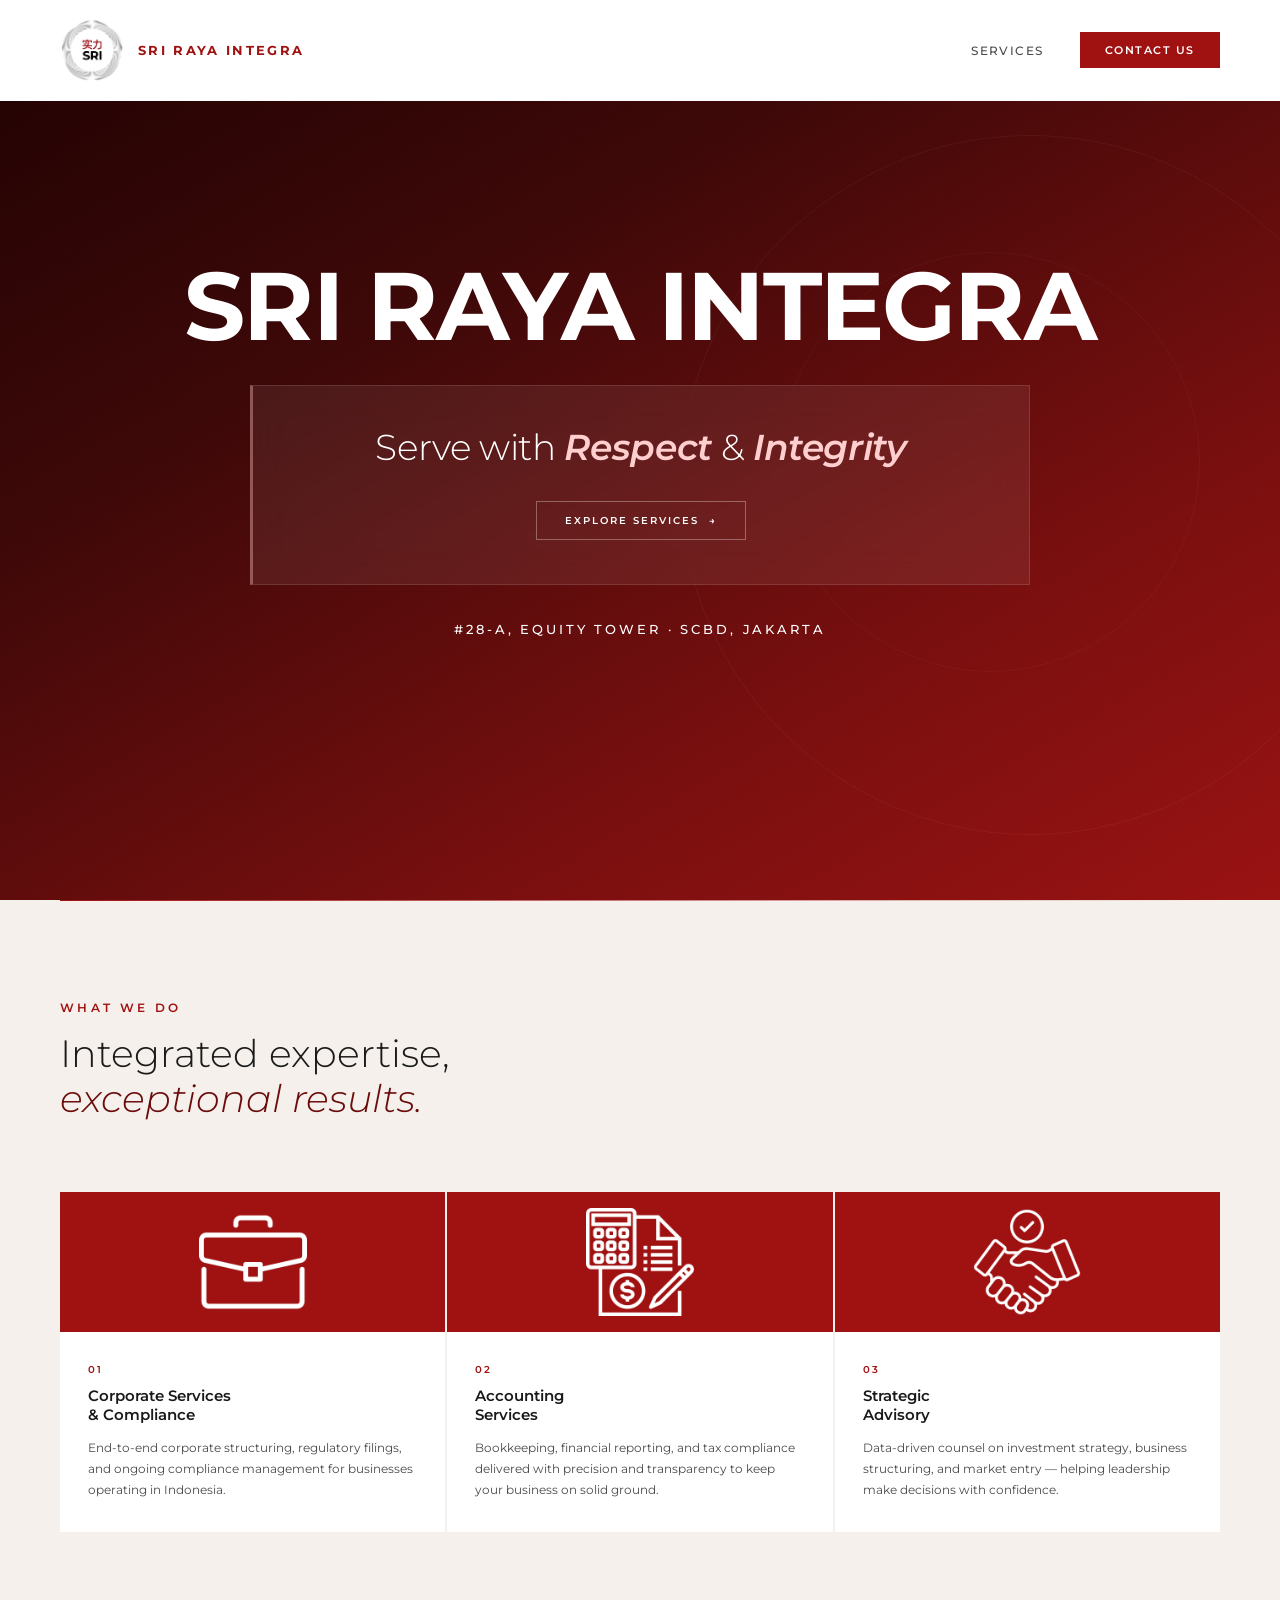
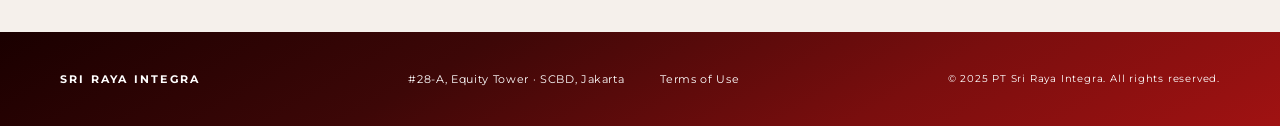
==== index.html @ c70fc916 "Add files via upload" ====
<!DOCTYPE html>
<html lang="en">
<head>
  <meta charset="UTF-8" />
  <meta name="viewport" content="width=device-width, initial-scale=1.0"/>
  <title>Sri Raya Integra</title>

  <link rel="icon" type="image/x-icon" href="assets/sri-logo.png">
  <link rel="stylesheet" href="../../global.css">
  <link rel="stylesheet" href="../../stylehome.css" />
</head>

<body>

  <!-- NAVBAR -->
  <nav class="navbar" id="navbar">
    <div class="left-navbar">
      <img src="assets/sri-logo.png" alt="Sri Raya Integra" />
      <span class="brand">
        <a href="index.html">Sri Raya Integra</a>
      </span>
    </div>
    <div class="nav-right">
      <a href="#services" class="nav-link">Services</a>
      <a href="source_code/contact-us/sricontactus.html" class="nav-btn">Contact Us</a>
    </div>
  </nav>

  <!-- HERO -->
  <section class="hero" id="hero">
    <div class="hero-bg" id="heroBg"></div>
    <div class="hero-lines"></div>

    <div class="hero-inner">
      <h1 class="hero-name hero-anim-name">SRI RAYA INTEGRA</h1>

      <div class="glass-card hero-anim-card">
        <p class="hero-title">
          Serve with <em>Respect</em> &amp; <em>Integrity</em>
        </p>
        <a href="#services" class="hero-cta">Explore Services &nbsp;→</a>
      </div>

      <div class="hero-meta hero-anim-meta">
        <span>#28-A, Equity Tower · SCBD, Jakarta</span>
      </div>
    </div>
  </section>

  <!-- SERVICES -->
  <section class="services-section" id="services">
    <div class="services-inner">
      <div class="section-label">What We Do</div>
      <h2 class="section-title">Integrated expertise,<br><em>exceptional results.</em></h2>

      <div class="cards-grid">

        <div class="card fade-up">
          <div class="card-img-wrap">
            <img src="assets/briefcase.png" alt="Corporate Services" />
          </div>
          <div class="card-body">
            <div class="card-number">01</div>
            <div class="card-title">Corporate Services<br>&amp; Compliance</div>
            <p class="card-desc">End-to-end corporate structuring, regulatory filings, and ongoing compliance management for businesses operating in Indonesia.</p>
          </div>
        </div>

        <div class="card fade-up">
          <div class="card-img-wrap">
            <img src="assets/accounting.png" alt="Accounting Services" />
          </div>
          <div class="card-body">
            <div class="card-number">02</div>
            <div class="card-title">Accounting<br>Services</div>
            <p class="card-desc">Bookkeeping, financial reporting, and tax compliance delivered with precision and transparency to keep your business on solid ground.</p>
          </div>
        </div>

        <div class="card fade-up">
          <div class="card-img-wrap">
            <img src="assets/deal.png" alt="Strategic Advisory" />
          </div>
          <div class="card-body">
            <div class="card-number">03</div>
            <div class="card-title">Strategic<br>Advisory</div>
            <p class="card-desc">Data-driven counsel on investment strategy, business structuring, and market entry — helping leadership make decisions with confidence.</p>
          </div>
        </div>

      </div>
    </div>
  </section>

  <!-- FOOTER -->
  <footer class="footer">
    <div class="footer-inner">
      <div class="footer-brand">
        <a href="#hero" class="footer-brand">Sri Raya Integra</a>
      </div>
      <div class="footer-meta">
        <a href="https://maps.app.goo.gl/XMBJzPFrLYJWzJzW9" target="_blankl" rel="noopener noreferrer">#28-A, Equity Tower · SCBD, Jakarta</a>
        <a href="source_code/tou/sritou.html">Terms of Use</a>
      </div>
      <div class="footer-copy">© 2025 PT Sri Raya Integra. All rights reserved.</div>
    </div>
  </footer>

  <script src="../../functionhome.js"></script>

</body>
</html>
---- global.css ----
@import url("https://fonts.googleapis.com/css2?family=Montserrat:ital,wght@0,300;0,400;0,500;0,600;0,700;1,300;1,400&display=swap");

/* ── RESET ── */
*, *::before, *::after {
  box-sizing: border-box;
  margin: 0;
  padding: 0;
  -webkit-font-smoothing: antialiased;
}

html {
  scroll-behavior: smooth;
  height: 100%;
}

body {
  height: 100%;
  font-family: "Montserrat", Arial, Helvetica, sans-serif;
  background: var(--cream);
  color: var(--text-dark);
  overflow-x: hidden;
}

a {
  text-decoration: none;
  color: inherit;
}

button:focus-visible {
  outline: 2px solid #4a90e2;
}

/* ── VARS ── */
:root {
  --red:       #a01212;
  --red-deep:  #6b0c0c;
  --red-dark:  #330000;
  --cream:     #f5f0eb;
  --text-dark: #1a1a1a;
  --text-mid:  #4a4a4a;
}

/* ── TYPOGRAPHY HELPERS ── */
.font-light    { font-weight: 300; }
.font-regular  { font-weight: 400; }
.font-medium   { font-weight: 500; }
.font-semibold { font-weight: 600; }
.font-bold     { font-weight: 700; }

/* ── NAVBAR ── */
.navbar {
  position: fixed;
  top: 0; left: 0; right: 0;
  display: flex;
  justify-content: space-between;
  align-items: center;
  padding: 18px 60px;
  background: rgb(255, 255, 255);
  backdrop-filter: blur(14px);
  -webkit-backdrop-filter: blur(14px);
  border-bottom: 1px solid rgba(255,255,255,0.08);
  z-index: 100;
  transition: background 0.4s, border-color 0.4s;
}

.navbar.scrolled {
  background: rgba(255,255,255,0.96);
  border-bottom: 1px solid rgba(160,18,18,0.08);
}

.left-navbar {
  display: flex;
  align-items: center;
  gap: 14px;
}

.left-navbar a {
  display: flex;
  align-items: center;
}

.navbar img { width: 64px; }

.navbar .brand a {
  font-weight: 700;
  font-size: 13px;
  letter-spacing: 0.18em;
  color: var(--red);
  text-transform: uppercase;
  text-decoration: none;
}

.nav-right {
  display: flex;
  align-items: center;
  gap: 36px;
}

.nav-link {
  font-size: 12px;
  font-weight: 500;
  letter-spacing: 0.12em;
  color: var(--text-mid);
  text-decoration: none;
  text-transform: uppercase;
  transition: color 0.3s ease;
}

.nav-link:hover { color: var(--red); }
.navbar.scrolled .nav-link { color: var(--text-mid); }
.navbar.scrolled .nav-link:hover { color: var(--red); }

.nav-btn {
  font-size: 11px;
  font-weight: 600;
  letter-spacing: 0.14em;
  text-transform: uppercase;
  color: white;
  background: var(--red);
  text-decoration: none;
  padding: 10px 24px;
  border: 1px solid var(--red);
  transition: background 0.25s, color 0.25s;
}

.nav-btn:hover {
  background: transparent;
  color: var(--red);
}

/* ── PAGE HERO (contact us & terms of use) ── */
.page-hero {
  position: relative;
  height: 340px;
  display: flex;
  align-items: flex-end;
  justify-content: flex-start;
  overflow: hidden;
}

.page-hero-bg {
  position: absolute;
  inset: 0;
  background: linear-gradient(150deg, #1a0000 0%, #3d0707 35%, #7a0e0e 70%, #a01212 100%);
}

.page-hero-bg::after {
  content: "";
  position: absolute;
  inset: 0;
  background-image: url("data:image/svg+xml,%3Csvg xmlns='http://www.w3.org/2000/svg' width='300' height='300'%3E%3Cfilter id='n'%3E%3CfeTurbulence type='fractalNoise' baseFrequency='0.75' numOctaves='4' stitchTiles='stitch'/%3E%3C/filter%3E%3Crect width='300' height='300' filter='url(%23n)' opacity='0.04'/%3E%3C/svg%3E");
  opacity: 0.35;
  pointer-events: none;
}

.page-hero-inner {
  position: relative;
  z-index: 2;
  max-width: 1200px;
  width: 100%;
  margin: 0 auto;
  padding: 0 60px 52px;
  display: flex;
  flex-direction: column;
  gap: 10px;
}

.section-label {
  font-size: 10px;
  font-weight: 600;
  letter-spacing: 0.28em;
  text-transform: uppercase;
  color: rgba(255,255,255,0.5);
}

.page-hero-title {
  font-size: clamp(36px, 5vw, 64px);
  font-weight: 700;
  line-height: 0.95;
  letter-spacing: -0.02em;
  color: #ffffff;
  text-transform: uppercase;
}

.page-hero-sub {
  font-size: 13px;
  font-weight: 300;
  color: rgba(255,255,255,0.55);
  letter-spacing: 0.04em;
  margin-top: 4px;
}

/* ── FOOTER ── */
.footer {
  background: linear-gradient(150deg, #1a0000 0%, #3d0707 35%, #7a0e0e 70%, #a01212 100%);
  color: rgba(255,255,255,0.7);
  padding: 40px 60px;
}

.footer-inner {
  max-width: 1200px;
  margin: 0 auto;
  display: flex;
  justify-content: space-between;
  align-items: center;
  flex-wrap: wrap;
  gap: 16px;
}

.footer-brand {
  font-size: 11px;
  font-weight: 700;
  letter-spacing: 0.2em;
  text-transform: uppercase;
  color: white;
  text-decoration: none;
}

.footer-meta {
  display: flex;
  gap: 36px;
  font-size: 11px;
  letter-spacing: 0.06em;
}

.footer-meta a {
  color: rgb(255, 255, 255);
  text-decoration: none;
  transition: color 0.2s;
  position: relative;
}

.footer-meta a::after {
  content: "";
  position: absolute;
  bottom: -10px;
  left: 50%;
  right: 50%;
  height: 1px;
  background: white;
  transition: left 0.3s ease, right 0.3s ease;
}

.footer-meta a:hover::after {
  left: 0;
  right: 0;
}

.footer-copy {
  font-size: 10px;
  letter-spacing: 0.08em;
  color: rgb(255, 255, 255);
}

/* ── ANIMATIONS ── */
@keyframes heroFadeUp {
  from { opacity: 0; transform: translateY(24px); }
  to   { opacity: 1; transform: translateY(0); }
}

@keyframes formFadeUp {
  from { opacity: 0; transform: translateY(28px); }
  to   { opacity: 1; transform: translateY(0); }
}

@keyframes fadeUp {
  from { opacity: 0; transform: translateY(30px); }
  to   { opacity: 1; transform: translateY(0); }
}

.anim-1 { opacity: 0; animation: heroFadeUp 0.8s cubic-bezier(0.22,1,0.36,1) 0.1s forwards; }
.anim-2 { opacity: 0; animation: heroFadeUp 0.8s cubic-bezier(0.22,1,0.36,1) 0.25s forwards; }
.anim-3 { opacity: 0; animation: heroFadeUp 0.8s cubic-bezier(0.22,1,0.36,1) 0.4s forwards; }

/* ── RESPONSIVE ── */
@media (max-width: 900px) {
  .navbar { padding: 16px 24px; }
  .page-hero { height: 260px; }
  .page-hero-inner { padding: 0 24px 40px; }
  .footer { padding: 32px 24px; }
  .footer-inner { flex-direction: column; align-items: flex-start; gap: 12px; }
  .footer-meta { flex-direction: column; gap: 10px; }
}
---- stylehome.css ----
/* ── HERO ── */
.hero {
  position: relative;
  height: 100vh;
  min-height: 700px;
  display: flex;
  align-items: center;
  justify-content: center;
  overflow: hidden;
}

.hero-bg {
  position: absolute;
  inset: -10% 0;
  background: linear-gradient(150deg, #1a0000 0%, #3d0707 35%, #7a0e0e 70%, #a01212 100%);
  will-change: transform;
}

.hero-bg::after {
  content: "";
  position: absolute;
  inset: 0;
  background-image: url("data:image/svg+xml,%3Csvg xmlns='http://www.w3.org/2000/svg' width='300' height='300'%3E%3Cfilter id='n'%3E%3CfeTurbulence type='fractalNoise' baseFrequency='0.75' numOctaves='4' stitchTiles='stitch'/%3E%3C/filter%3E%3Crect width='300' height='300' filter='url(%23n)' opacity='0.04'/%3E%3C/svg%3E");
  opacity: 0.35;
  pointer-events: none;
}

.hero-lines {
  position: absolute;
  inset: 0;
  pointer-events: none;
  overflow: hidden;
}

.hero-lines::before {
  content: "";
  position: absolute;
  right: -100px; top: 15%;
  width: 700px; height: 700px;
  border: 1px solid rgba(255,255,255,0.05);
  border-radius: 50%;
}

.hero-lines::after {
  content: "";
  position: absolute;
  right: 80px; top: 28%;
  width: 420px; height: 420px;
  border: 1px solid rgba(255,255,255,0.04);
  border-radius: 50%;
}

/* ── HERO INNER ── */
.hero-inner {
  position: relative;
  z-index: 2;
  width: 100%;
  max-width: 900px;
  margin: 0 auto;
  padding: 0 60px;
  display: flex;
  flex-direction: column;
  align-items: center;
  justify-content: center;
  gap: 36px;
  text-align: center;
  min-height: 100vh;
}

/* ── HERO NAME ── */
.hero-name {
  font-size: clamp(52px, 7.5vw, 106px);
  font-weight: 700;
  line-height: 0.9;
  letter-spacing: -0.02em;
  color: #ffffff;
  text-transform: uppercase;
  white-space: nowrap;
}

/* ── GLASS CARD ── */
.glass-card {
  background: rgba(255, 255, 255, 0.07);
  backdrop-filter: blur(20px);
  -webkit-backdrop-filter: blur(20px);
  border: 1px solid rgba(255,255,255,0.12);
  border-left: 3px solid rgba(255, 190, 190, 0.38);
  padding: 40px 44px 44px;
  width: 100%;
  max-width: 100%;
  box-sizing: border-box;
}

.hero-title {
  font-size: clamp(22px, 2.8vw, 36px);
  font-weight: 300;
  line-height: 1.2;
  color: #ffffff;
  letter-spacing: -0.01em;
  white-space: nowrap;
}

.hero-title em {
  font-style: italic;
  font-weight: 600;
  color: #ffcfcf;
}

.hero-cta {
  display: inline-block;
  margin-top: 32px;
  font-size: 10px;
  font-weight: 600;
  letter-spacing: 0.2em;
  text-transform: uppercase;
  color: white;
  text-decoration: none;
  border: 1px solid rgba(255,255,255,0.32);
  padding: 12px 28px;
  transition: background 0.3s, border-color 0.3s;
}

.hero-cta:hover {
  background: rgba(255,255,255,0.12);
  border-color: rgba(255,255,255,0.6);
}

/* ── HERO META ── */
.hero-meta {
  display: flex;
  align-items: center;
  justify-content: center;
  gap: 16px;
}

.hero-meta span {
  font-size: 13px;
  font-weight: 500;
  letter-spacing: 0.22em;
  text-transform: uppercase;
  color: rgb(255, 255, 255);
  white-space: nowrap;
}

/* ── HERO ANIMATIONS ── */
@keyframes heroFadeUp {
  from { opacity: 0; transform: translateY(32px); }
  to   { opacity: 1; transform: translateY(0); }
}

@keyframes heroFadeIn {
  from { opacity: 0; }
  to   { opacity: 1; }
}

.hero-anim-name {
  opacity: 0;
  animation: heroFadeUp 0.9s cubic-bezier(0.22, 1, 0.36, 1) 0.15s forwards;
}

.hero-anim-card {
  opacity: 0;
  animation: heroFadeUp 0.9s cubic-bezier(0.22, 1, 0.36, 1) 0.4s forwards;
}

.hero-anim-meta {
  opacity: 0;
  animation: heroFadeIn 0.8s ease 0.75s forwards;
}

/* ── SERVICES SECTION ── */
.services-section {
  position: relative;
  background: var(--cream);
  padding: 100px 60px;
  z-index: 3;
}

.services-inner { max-width: 1200px; margin: 0 auto; }

.services-section::before {
  content: "";
  position: absolute;
  top: 0; left: 60px; right: 60px;
  height: 1px;
  background: linear-gradient(90deg, var(--red) 0%, transparent 100%);
}

.section-label {
  font-size: 12px;
  font-weight: 600;
  letter-spacing: 0.28em;
  text-transform: uppercase;
  color: var(--red);
  margin-bottom: 16px;
}

.section-title {
  font-size: clamp(26px, 3vw, 40px);
  font-weight: 300;
  color: var(--text-dark);
  margin-bottom: 70px;
  max-width: 520px;
  line-height: 1.18;
}

.section-title em { font-style: italic; color: var(--red-deep); }

/* ── CARDS ── */
.cards-grid {
  display: grid;
  grid-template-columns: repeat(3, 1fr);
  gap: 2px;
}

.card {
  position: relative;
  overflow: hidden;
  background: white;
  cursor: pointer;
}

.card-img-wrap {
  overflow: hidden;
  height: 140px;
  background: var(--red);
  display: flex;
  align-items: center;
  justify-content: center;
}

.card img {
  width: 108px;
  height: 108px;
  object-fit: contain;
  filter: brightness(0) invert(1);
  transition: transform 0.7s cubic-bezier(0.25,0.46,0.45,0.94);
}

.card:hover img {
  transform: scale(1.1);
  filter: brightness(0) invert(1);
}

.card-body {
  padding: 28px 28px 32px;
  border-top: 3px solid transparent;
  transition: border-color 0.3s;
}

.card:hover .card-body { border-top-color: var(--red-deep); }

.card-number {
  font-size: 10px;
  font-weight: 600;
  letter-spacing: 0.2em;
  color: var(--red);
  margin-bottom: 10px;
}

.card-title {
  font-size: 15px;
  font-weight: 600;
  color: var(--text-dark);
  line-height: 1.3;
  margin-bottom: 12px;
}

.card-desc {
  font-size: 12px;
  line-height: 1.75;
  color: var(--text-mid);
}

/* ── SCROLL ANIMATIONS ── */
.fade-up {
  opacity: 0;
  transform: translateY(30px);
  transition: opacity 0.7s ease, transform 0.7s ease;
}

.fade-up.visible { opacity: 1; transform: translateY(0); }
.fade-up:nth-child(2) { transition-delay: 0.12s; }
.fade-up:nth-child(3) { transition-delay: 0.24s; }

/* ── RESPONSIVE ── */
@media (max-width: 900px) {
  .hero-inner { padding: 0 24px; gap: 28px; }
  .hero-name { font-size: clamp(32px, 10vw, 60px); white-space: normal; }
  .glass-card { padding: 28px 28px 32px; }
  .services-section { padding: 80px 24px; }
  .services-section::before { left: 24px; right: 24px; }
  .cards-grid { grid-template-columns: 1fr; gap: 4px; }
  .section-title { margin-bottom: 48px; }
}
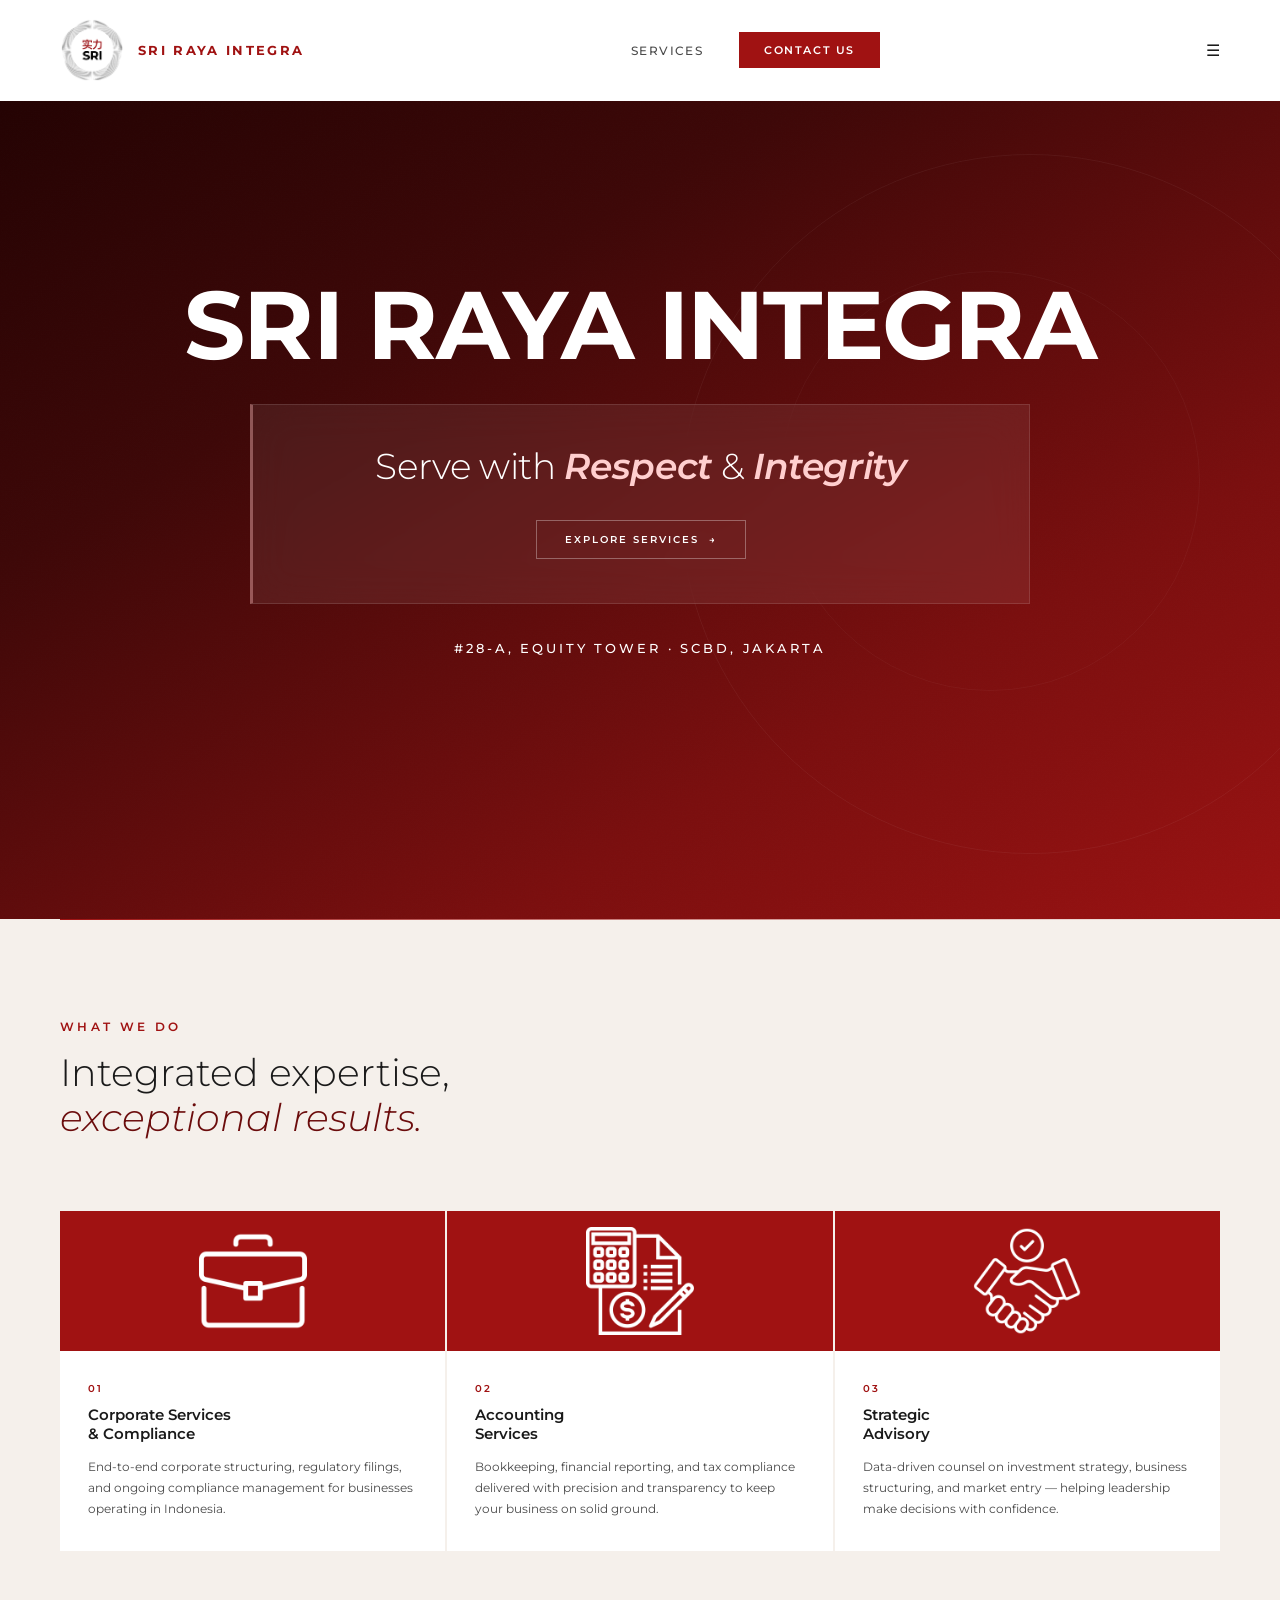
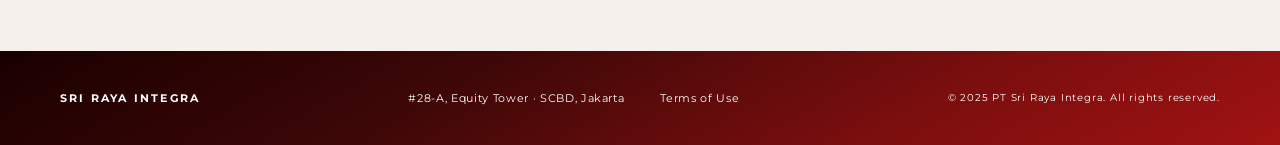
==== commit 4ef5dc93: "Refactor index.html for better structure and mobile support" ====
--- a/index.html
+++ b/index.html
@@ -6,8 +6,9 @@
   <title>Sri Raya Integra</title>
 
   <link rel="icon" type="image/x-icon" href="assets/sri-logo.png">
-  <link rel="stylesheet" href="../../global.css">
-  <link rel="stylesheet" href="../../stylehome.css" />
+  <link rel="stylesheet" href="global.css">
+  <link rel="stylesheet" href="stylehome.css">
+
 </head>
 
 <body>
@@ -20,11 +21,24 @@
         <a href="index.html">Sri Raya Integra</a>
       </span>
     </div>
+
+    <!-- DESKTOP NAV -->
     <div class="nav-right">
       <a href="#services" class="nav-link">Services</a>
       <a href="source_code/contact-us/sricontactus.html" class="nav-btn">Contact Us</a>
     </div>
+
+    <!-- MOBILE MENU BUTTON -->
+    <div class="menu-toggle" id="menuToggle">
+      ☰
+    </div>
   </nav>
+
+  <!-- MOBILE DROPDOWN -->
+  <div class="mobile-menu" id="mobileMenu">
+    <a href="#services">Services</a>
+    <a href="source_code/contact-us/sricontactus.html">Contact Us</a>
+  </div>
 
   <!-- HERO -->
   <section class="hero" id="hero">
@@ -99,14 +113,14 @@
         <a href="#hero" class="footer-brand">Sri Raya Integra</a>
       </div>
       <div class="footer-meta">
-        <a href="https://maps.app.goo.gl/XMBJzPFrLYJWzJzW9" target="_blankl" rel="noopener noreferrer">#28-A, Equity Tower · SCBD, Jakarta</a>
+        <a href="https://maps.app.goo.gl/XMBJzPFrLYJWzJzW9" target="_blank" rel="noopener noreferrer">#28-A, Equity Tower · SCBD, Jakarta</a>
         <a href="source_code/tou/sritou.html">Terms of Use</a>
       </div>
       <div class="footer-copy">© 2025 PT Sri Raya Integra. All rights reserved.</div>
     </div>
   </footer>
 
-  <script src="../../functionhome.js"></script>
+  <script src="functionhome.js"></script>
 
 </body>
-</html>+</html>
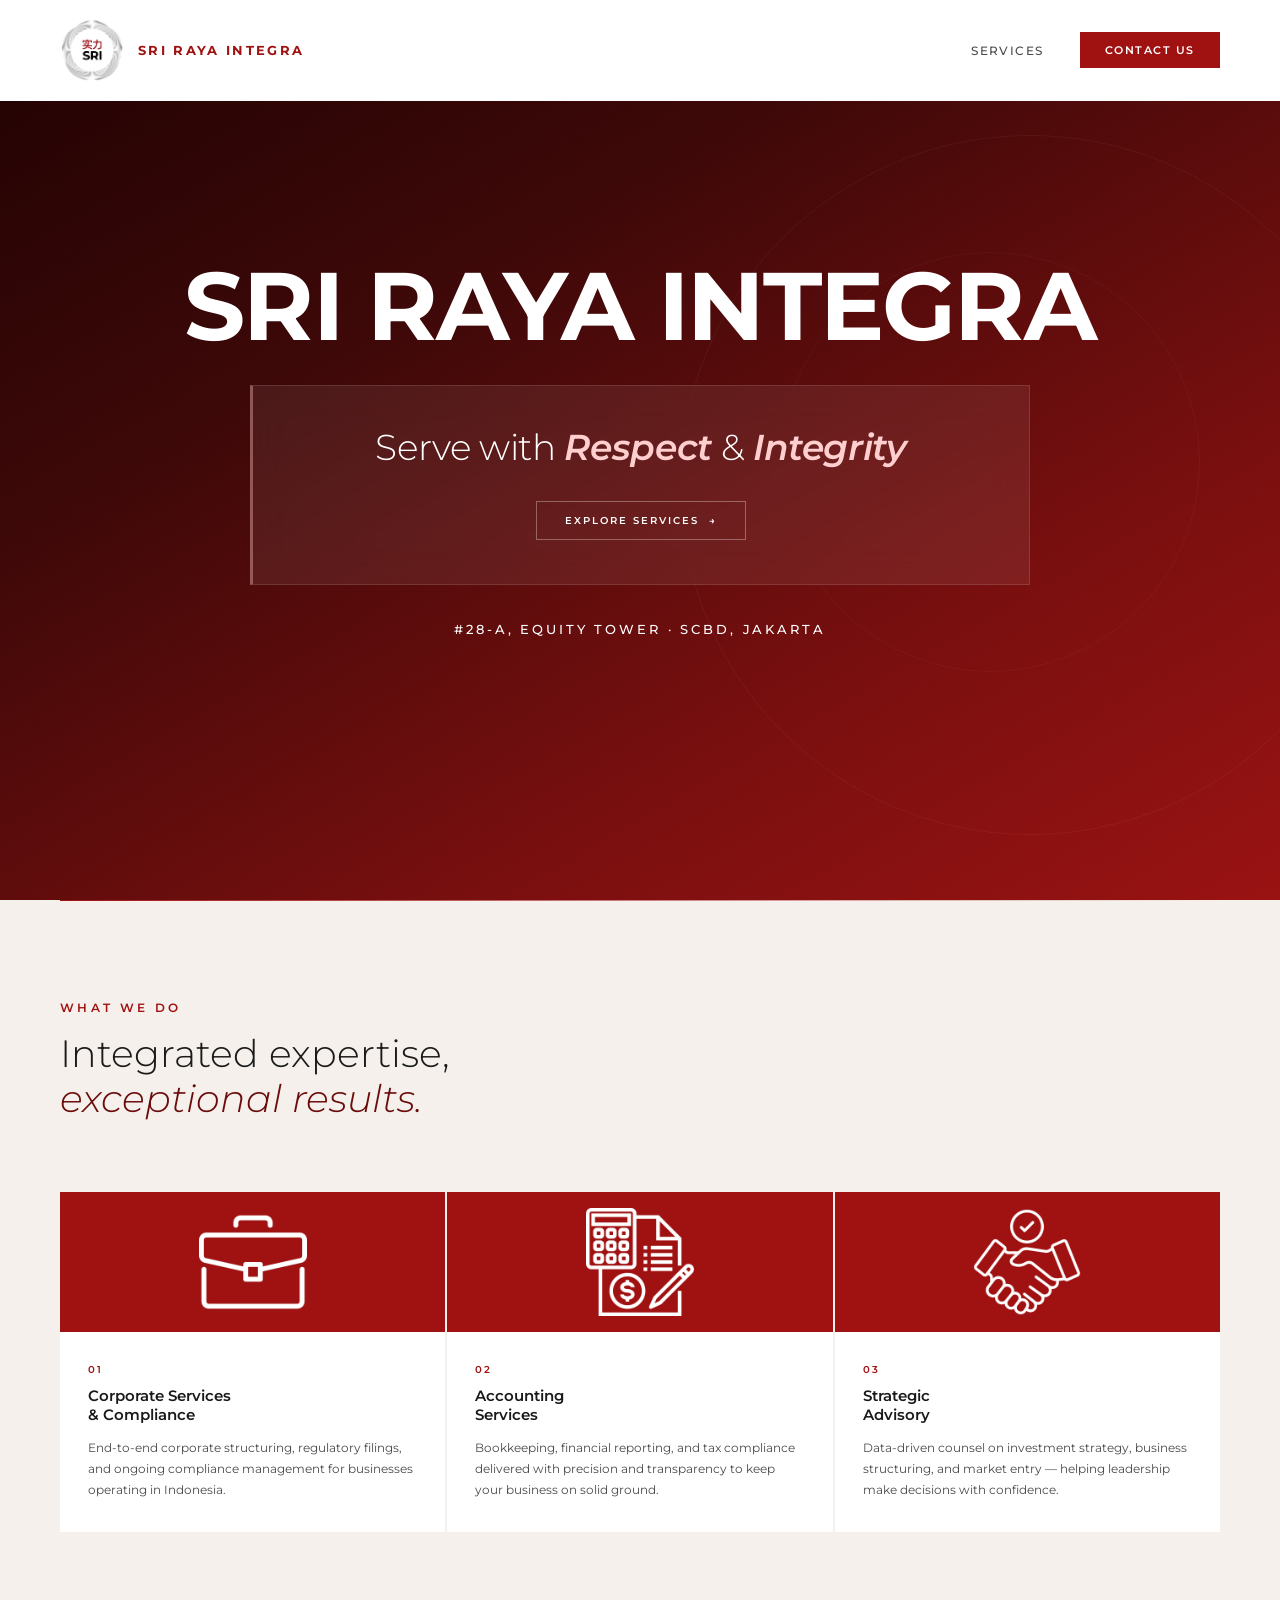
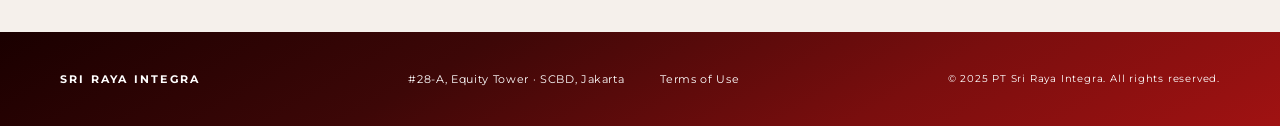
==== commit 95c7450b: "Fix HTML formatting and structure" ====
--- a/index.html
+++ b/index.html
@@ -21,24 +21,11 @@
         <a href="index.html">Sri Raya Integra</a>
       </span>
     </div>
-
-    <!-- DESKTOP NAV -->
     <div class="nav-right">
       <a href="#services" class="nav-link">Services</a>
       <a href="source_code/contact-us/sricontactus.html" class="nav-btn">Contact Us</a>
     </div>
-
-    <!-- MOBILE MENU BUTTON -->
-    <div class="menu-toggle" id="menuToggle">
-      ☰
-    </div>
   </nav>
-
-  <!-- MOBILE DROPDOWN -->
-  <div class="mobile-menu" id="mobileMenu">
-    <a href="#services">Services</a>
-    <a href="source_code/contact-us/sricontactus.html">Contact Us</a>
-  </div>
 
   <!-- HERO -->
   <section class="hero" id="hero">
--- a/global.css
+++ b/global.css
@@ -126,6 +126,65 @@
 .nav-btn:hover {
   background: transparent;
   color: var(--red);
+}
+
+/* ── MOBILE NAV ── */
+.menu-toggle {
+  display: none;
+  font-size: 22px;
+  cursor: pointer;
+  color: var(--red);
+}
+
+/* Mobile dropdown */
+.mobile-menu {
+  position: fixed;
+  top: 72px;
+  right: 0;
+  left: 0;
+  background: white;
+  display: flex;
+  flex-direction: column;
+  gap: 20px;
+  padding: 24px;
+  transform: translateY(-120%);
+  transition: transform 0.3s ease;
+  z-index: 99;
+}
+
+.mobile-menu a {
+  font-size: 13px;
+  text-transform: uppercase;
+  letter-spacing: 0.12em;
+  color: var(--text-dark);
+}
+
+/* Active state */
+.mobile-menu.active {
+  transform: translateY(0);
+}
+
+/* ── RESPONSIVE ── */
+@media (max-width: 900px) {
+  .nav-right {
+    display: none; /* hide desktop menu */
+  }
+
+  .menu-toggle {
+    display: block;
+  }
+
+  .navbar {
+    padding: 16px 20px;
+  }
+
+  .navbar img {
+    width: 48px;
+  }
+
+  .navbar .brand a {
+    font-size: 11px;
+  }
 }
 
 /* ── PAGE HERO (contact us & terms of use) ── */
@@ -280,4 +339,4 @@
   .footer { padding: 32px 24px; }
   .footer-inner { flex-direction: column; align-items: flex-start; gap: 12px; }
   .footer-meta { flex-direction: column; gap: 10px; }
-}+}
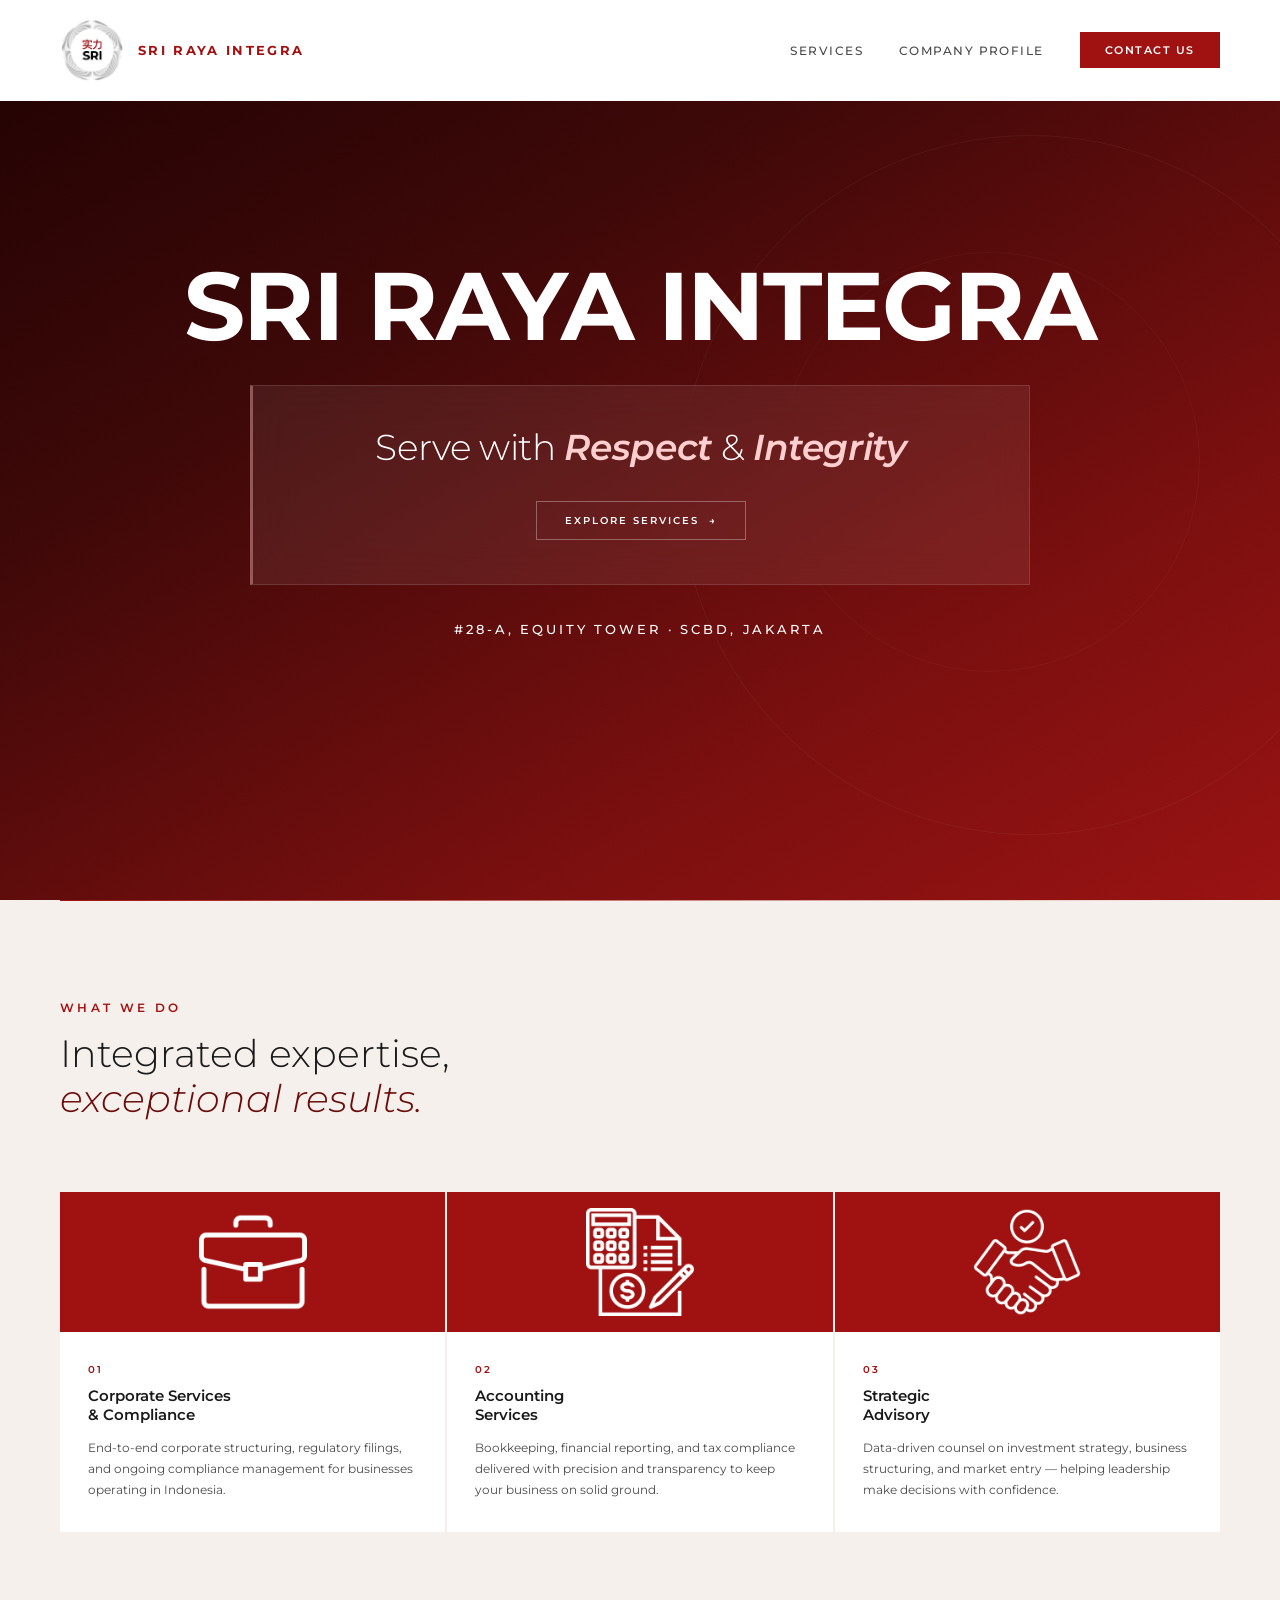
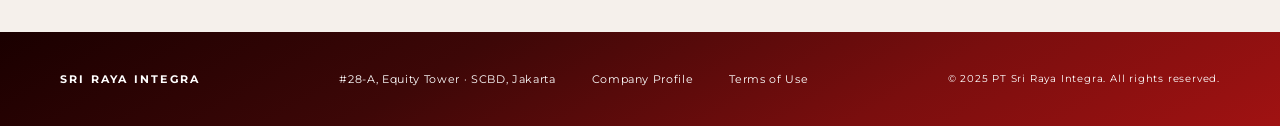
==== commit f5e41adc: "Add Company Profile" ====
--- a/index.html
+++ b/index.html
@@ -23,6 +23,7 @@
     </div>
     <div class="nav-right">
       <a href="#services" class="nav-link">Services</a>
+      <a href="source_code/company-profile/sricompanyprofile.html" class="nav-link">Company Profile</a>
       <a href="source_code/contact-us/sricontactus.html" class="nav-btn">Contact Us</a>
     </div>
   </nav>
@@ -101,6 +102,7 @@
       </div>
       <div class="footer-meta">
         <a href="https://maps.app.goo.gl/XMBJzPFrLYJWzJzW9" target="_blank" rel="noopener noreferrer">#28-A, Equity Tower · SCBD, Jakarta</a>
+        <a href="source_code/company-profile/sricompanyprofile.html">Company Profile</a>
         <a href="source_code/tou/sritou.html">Terms of Use</a>
       </div>
       <div class="footer-copy">© 2025 PT Sri Raya Integra. All rights reserved.</div>
--- a/global.css
+++ b/global.css
@@ -128,64 +128,6 @@
   color: var(--red);
 }
 
-/* ── MOBILE NAV ── */
-.menu-toggle {
-  display: none;
-  font-size: 22px;
-  cursor: pointer;
-  color: var(--red);
-}
-
-/* Mobile dropdown */
-.mobile-menu {
-  position: fixed;
-  top: 72px;
-  right: 0;
-  left: 0;
-  background: white;
-  display: flex;
-  flex-direction: column;
-  gap: 20px;
-  padding: 24px;
-  transform: translateY(-120%);
-  transition: transform 0.3s ease;
-  z-index: 99;
-}
-
-.mobile-menu a {
-  font-size: 13px;
-  text-transform: uppercase;
-  letter-spacing: 0.12em;
-  color: var(--text-dark);
-}
-
-/* Active state */
-.mobile-menu.active {
-  transform: translateY(0);
-}
-
-/* ── RESPONSIVE ── */
-@media (max-width: 900px) {
-  .nav-right {
-    display: none; /* hide desktop menu */
-  }
-
-  .menu-toggle {
-    display: block;
-  }
-
-  .navbar {
-    padding: 16px 20px;
-  }
-
-  .navbar img {
-    width: 48px;
-  }
-
-  .navbar .brand a {
-    font-size: 11px;
-  }
-}
 
 /* ── PAGE HERO (contact us & terms of use) ── */
 .page-hero {
@@ -340,3 +282,18 @@
   .footer-inner { flex-direction: column; align-items: flex-start; gap: 12px; }
   .footer-meta { flex-direction: column; gap: 10px; }
 }
+
+/* ── RESPONSIVE: compact navbar on phones (fits logo + 3 items) ── */
+@media (max-width: 640px) {
+  .navbar { padding: 12px 14px; }
+  .left-navbar { gap: 8px; }
+  .navbar img { width: 40px; }
+  .navbar .brand a { font-size: 10px; letter-spacing: 0.1em; }
+  .nav-right { gap: 12px; }
+  .nav-link { font-size: 10px; letter-spacing: 0.05em; }
+  .nav-btn { font-size: 10px; letter-spacing: 0.06em; padding: 8px 12px; }
+}
+
+@media (max-width: 350px) {
+  .navbar .brand { display: none; }
+}
